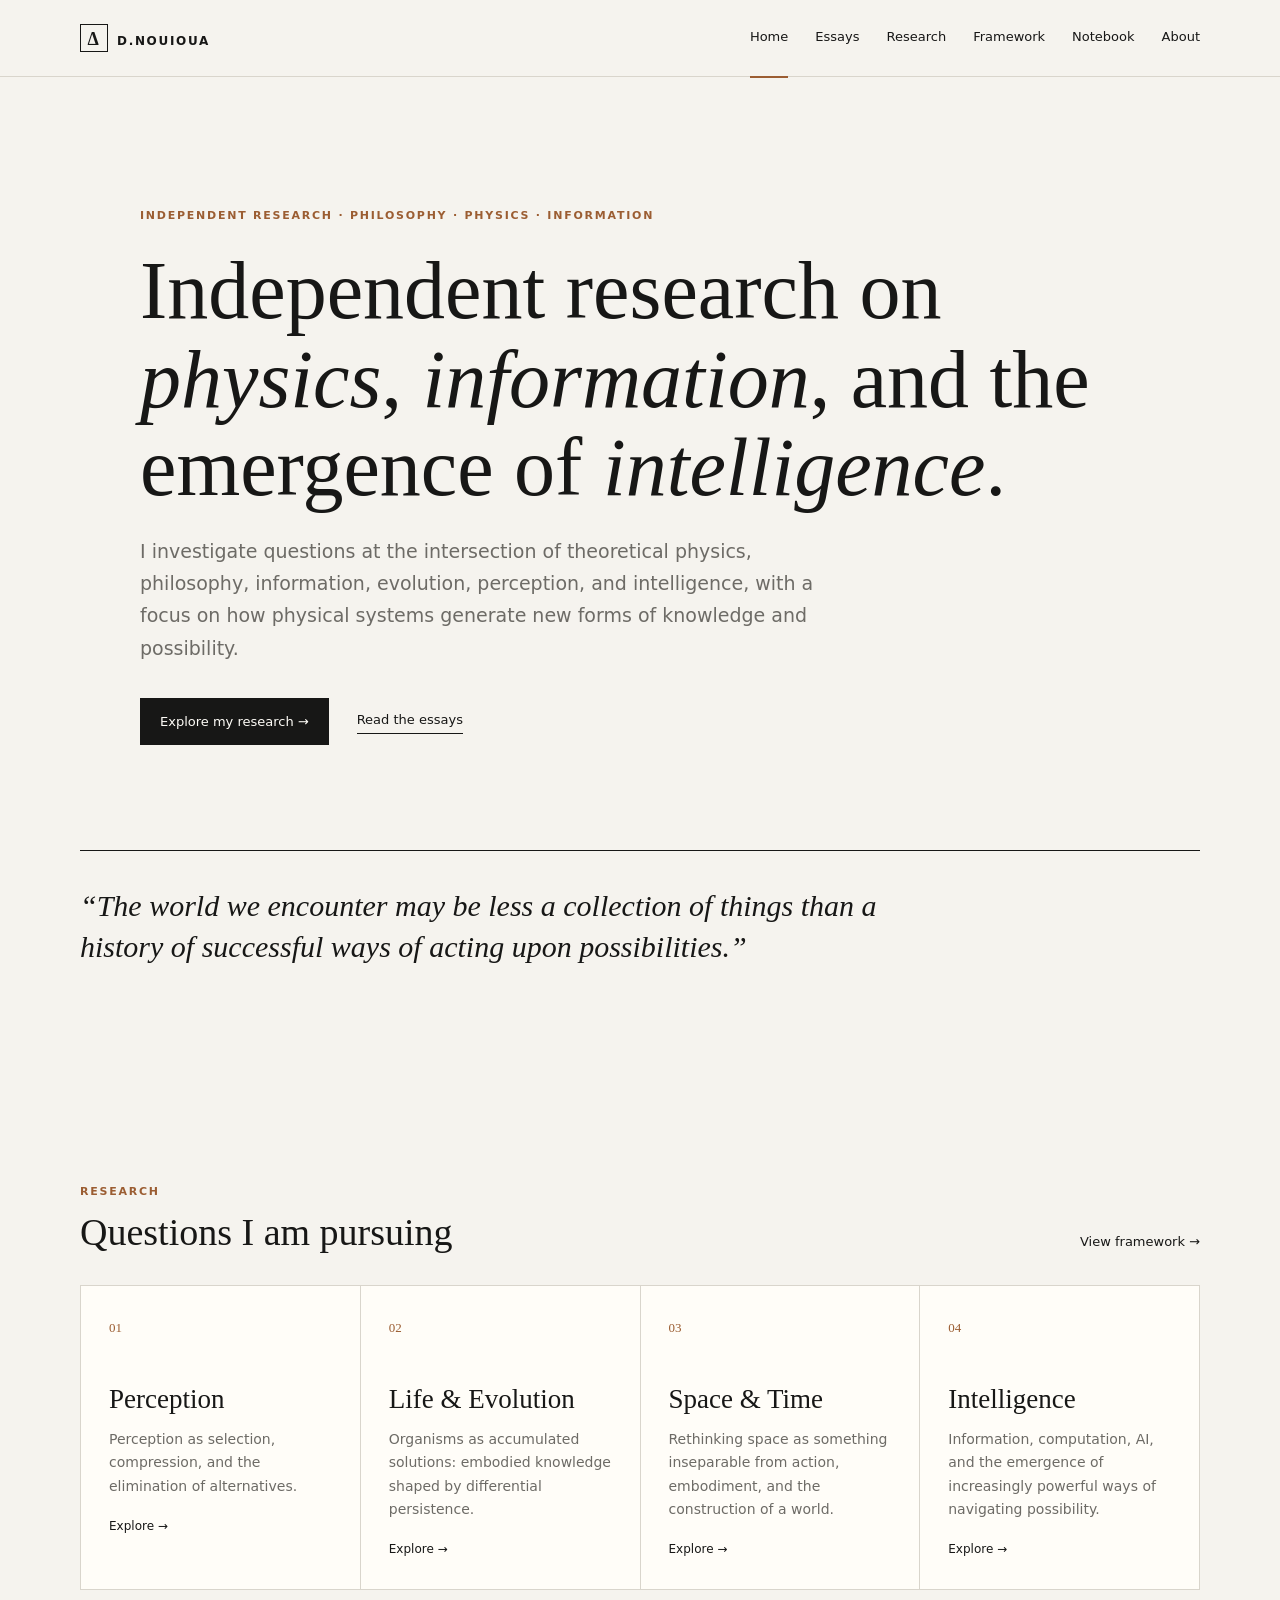
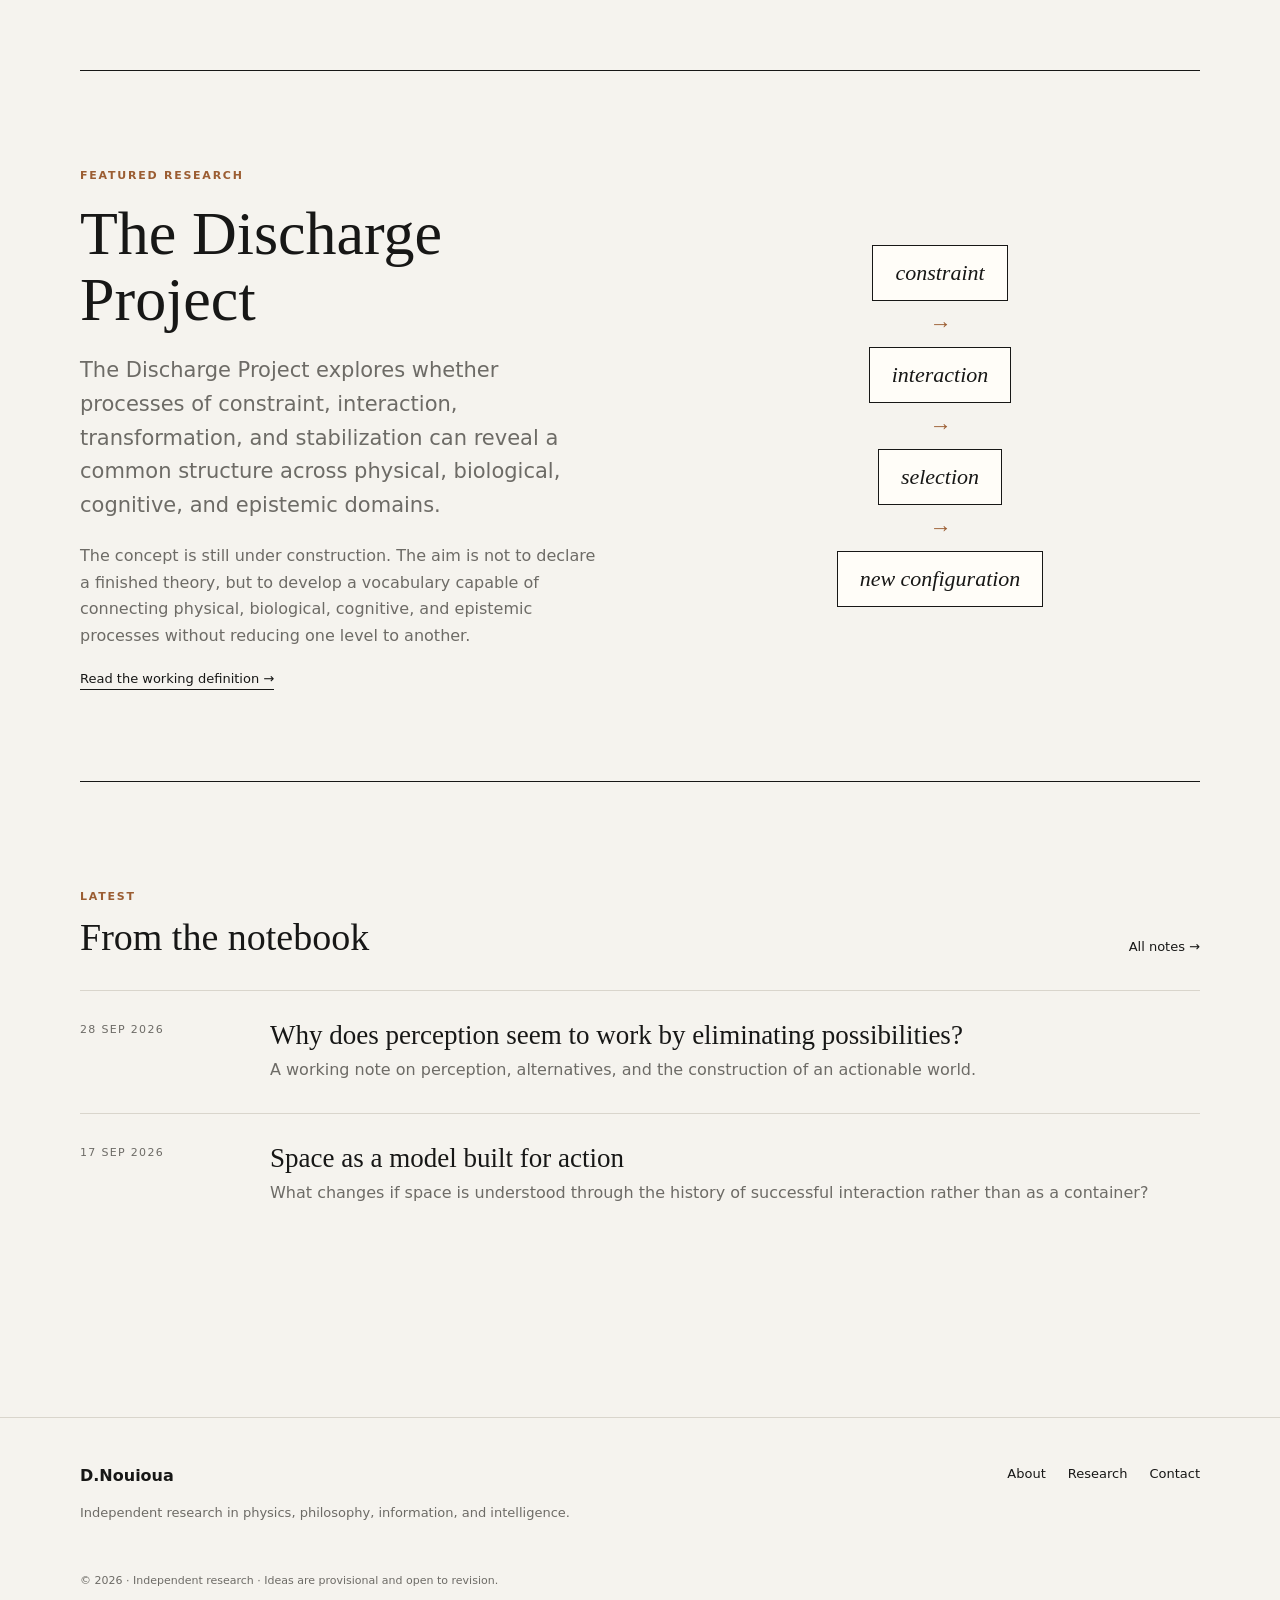
==== index.html @ 9b2867ce "Update index.html" ====
<!doctype html>
<html lang="en">
<head>
  <meta charset="utf-8">
  <meta name="viewport" content="width=device-width,initial-scale=1">
  <meta name="description" content="An independent inquiry into information, life, perception, intelligence, space and time.">
  <title>D.Nouioua — Independent Researcher</title>
  <link rel="stylesheet" href="assets/style.css">
</head>
<body>
<header class="site-header">
  <div class="wrap nav">
    <a class="brand" href="index.html"><span>Δ</span>D.NOUIOUA</a>
    <button class="menu" aria-label="Toggle navigation">☰</button>
    <nav>
      <a href="index.html" class="active">Home</a>
      <a href="essays.html">Essays</a>
      <a href="research.html">Research</a>
      <a href="framework.html">Framework</a>
      <a href="notebook.html">Notebook</a>
      <a href="about.html">About</a>
    </nav>
  </div>
</header>

<main>
<section class="hero wrap">
  <div class="eyebrow">INDEPENDENT RESEARCH · PHILOSOPHY · PHYSICS · INFORMATION</div>
  <h1>Independent research on <em>physics</em>, <em>information</em>, and the emergence of <em>intelligence</em>.</h1>
  <p class="lead">I investigate questions at the intersection of theoretical physics, philosophy, information, evolution, perception, and intelligence, with a focus on how physical systems generate new forms of knowledge and possibility.</p>
  <div class="hero-actions">
    <a class="button" href="research.html">Explore my research →</a>
    <a class="text-link" href="essays.html">Read the essays</a>
  </div>
</section>

<section class="statement wrap">
  <div class="rule"></div>
  <p>“The world we encounter may be less a collection of things than a history of successful ways of acting upon possibilities.”</p>
</section>

<section class="grid-section wrap">
  <div class="section-head">
    <div><span class="eyebrow">RESEARCH</span><h2>Questions I am pursuing</h2></div>
    <a href="framework.html">View framework →</a>
  </div>
  <div class="cards four">
    <article class="card"><span class="num">01</span><h3>Perception</h3><p>Perception as selection, compression, and the elimination of alternatives.</p><a href="framework.html#perception">Explore →</a></article>
    <article class="card"><span class="num">02</span><h3>Life & Evolution</h3><p>Organisms as accumulated solutions: embodied knowledge shaped by differential persistence.</p><a href="framework.html#life">Explore →</a></article>
    <article class="card"><span class="num">03</span><h3>Space & Time</h3><p>Rethinking space as something inseparable from action, embodiment, and the construction of a world.</p><a href="framework.html#space">Explore →</a></article>
    <article class="card"><span class="num">04</span><h3>Intelligence</h3><p>Information, computation, AI, and the emergence of increasingly powerful ways of navigating possibility.</p><a href="framework.html#intelligence">Explore →</a></article>
  </div>
</section>

<section class="feature wrap">
  <div>
    <span class="eyebrow">FEATURED RESEARCH</span>
    <h2>The Discharge Project</h2>
    <p class="large">The Discharge Project explores whether processes of constraint, interaction, transformation, and stabilization can reveal a common structure across physical, biological, cognitive, and epistemic domains.</p>
    <p>The concept is still under construction. The aim is not to declare a finished theory, but to develop a vocabulary capable of connecting physical, biological, cognitive, and epistemic processes without reducing one level to another.</p>
    <a class="text-link" href="framework.html#discharge">Read the working definition →</a>
  </div>
  <div class="diagram">
    <div class="node">constraint</div><div class="arrow">→</div><div class="node">interaction</div><div class="arrow">→</div><div class="node">selection</div><div class="arrow">→</div><div class="node">new configuration</div>
  </div>
</section>

<section class="latest wrap">
  <div class="section-head"><div><span class="eyebrow">LATEST</span><h2>From the notebook</h2></div><a href="notebook.html">All notes →</a></div>
  <article class="post-row"><span class="date">28 SEP 2026</span><div><h3><a href="notebook.html">Why does perception seem to work by eliminating possibilities?</a></h3><p>A working note on perception, alternatives, and the construction of an actionable world.</p></div></article>
  <article class="post-row"><span class="date">17 SEP 2026</span><div><h3><a href="notebook.html">Space as a model built for action</a></h3><p>What changes if space is understood through the history of successful interaction rather than as a container?</p></div></article>
</section>
</main>

<footer class="footer"><div class="wrap footer-grid"><div><strong>D.Nouioua</strong><p>Independent research in physics, philosophy, information, and intelligence.</p></div><div><a href="about.html">About</a><a href="research.html">Research</a><a href="mailto:hello@example.com">Contact</a></div></div><div class="wrap copyright">© 2026 · Independent research · Ideas are provisional and open to revision.</div></footer>
<script src="assets/main.js"></script>
</body>
</html>
---- assets/style.css ----
:root{--ink:#171716;--muted:#6d6b66;--paper:#f5f3ee;--line:#d9d5cc;--accent:#9b5d32;--white:#fffdf8;--max:1120px}*{box-sizing:border-box}html{scroll-behavior:smooth}body{margin:0;background:var(--paper);color:var(--ink);font-family:Inter,ui-sans-serif,system-ui,-apple-system,BlinkMacSystemFont,"Segoe UI",sans-serif;line-height:1.65}a{color:inherit;text-decoration:none}a:hover{color:var(--accent)}.wrap{width:min(calc(100% - 48px),var(--max));margin:auto}.site-header{border-bottom:1px solid var(--line);background:rgba(245,243,238,.94);backdrop-filter:blur(10px);position:sticky;top:0;z-index:10}.nav{height:76px;display:flex;align-items:center;justify-content:space-between}.brand{font-size:12px;letter-spacing:.14em;font-weight:800}.brand span{display:inline-grid;place-items:center;width:28px;height:28px;border:1px solid var(--ink);margin-right:9px;font-family:Georgia,serif;font-size:18px}.nav nav{display:flex;gap:27px;font-size:13px}.nav nav a{padding:28px 0;border-bottom:2px solid transparent}.nav nav a.active{border-color:var(--accent)}.menu{display:none;background:none;border:0;font-size:22px}.hero{padding:130px 0 105px;max-width:1000px}.eyebrow,.tag{font-size:11px;letter-spacing:.16em;font-weight:800;color:var(--accent)}h1,h2,h3{font-family:Georgia,"Times New Roman",serif;line-height:1.08;font-weight:500}.hero h1{font-size:clamp(44px,7vw,82px);max-width:950px;margin:22px 0}.hero h1 em{font-style:italic}.lead{font-size:19px;line-height:1.7;color:var(--muted);max-width:720px}.hero-actions{display:flex;gap:28px;align-items:center;margin-top:34px}.button{display:inline-block;background:var(--ink);color:var(--white);padding:13px 20px;font-size:13px}.button:hover{background:var(--accent);color:white}.button.small{padding:9px 14px;font-size:12px}.text-link{font-size:13px;border-bottom:1px solid var(--ink);padding-bottom:3px}.statement{padding:0 0 100px}.rule{border-top:1px solid var(--ink);margin-bottom:35px}.statement p{font:italic 30px/1.35 Georgia,serif;max-width:850px}.grid-section{padding:80px 0}.section-head{display:flex;justify-content:space-between;align-items:end;margin-bottom:32px}.section-head h2{font-size:38px;margin:8px 0 0}.section-head>a{font-size:13px}.cards{display:grid;gap:1px;background:var(--line);border:1px solid var(--line)}.cards.four{grid-template-columns:repeat(4,1fr)}.card{background:var(--white);padding:28px;min-height:250px}.num{font:13px Georgia,serif;color:var(--accent)}.card h3{font-size:27px;margin:45px 0 12px}.card p{color:var(--muted);font-size:14px}.card a{font-size:12px}.feature{border-top:1px solid var(--ink);border-bottom:1px solid var(--ink);padding:90px 0;display:grid;grid-template-columns:1fr 1fr;gap:80px}.feature h2{font-size:62px;margin:12px 0}.large{font-size:21px;line-height:1.6}.feature p{color:var(--muted)}.diagram{display:flex;flex-direction:column;justify-content:center;align-items:center;gap:10px;font:italic 22px Georgia,serif}.node{border:1px solid var(--ink);padding:14px 22px;background:var(--white)}.arrow{color:var(--accent)}.latest{padding:100px 0}.post-row{display:grid;grid-template-columns:160px 1fr;gap:30px;padding:30px 0;border-top:1px solid var(--line)}.post-row h3{font-size:27px;margin:0 0 7px}.post-row p{margin:0;color:var(--muted)}.date,.meta{font-size:11px;letter-spacing:.12em;color:var(--muted)}.footer{border-top:1px solid var(--line);margin-top:80px;padding:45px 0 25px}.footer-grid{display:flex;justify-content:space-between}.footer-grid p{color:var(--muted);font-size:13px}.footer-grid>div:last-child{display:flex;gap:22px;font-size:13px}.copyright{font-size:11px;color:var(--muted);margin-top:35px}.page{padding:95px 0}.page-intro{max-width:780px;padding-bottom:65px}.page-intro h1{font-size:70px;margin:16px 0}.page-intro p{font-size:19px;color:var(--muted)}.filters{display:flex;gap:22px;border-bottom:1px solid var(--line);padding-bottom:16px;margin-bottom:30px;font-size:12px}.filter.active{color:var(--accent)}.essay-list article{padding:38px 0;border-bottom:1px solid var(--line);max-width:850px}.essay-list h2{font-size:39px;margin:12px 0}.essay-list p{color:var(--muted);max-width:700px}.paper{display:grid;grid-template-columns:90px 1fr;border-top:1px solid var(--line);padding:45px 0;max-width:950px}.paper-no{font:28px Georgia,serif;color:var(--accent)}.paper h2{font-size:37px;margin:10px 0}.paper p{color:var(--muted);max-width:750px}.paper-actions{display:flex;gap:22px;align-items:center;margin-top:22px}.citation-note{border:1px solid var(--line);background:var(--white);padding:24px;margin-top:25px;max-width:850px;font-size:13px}.toc{display:flex;gap:25px;border-bottom:1px solid var(--line);padding:16px 0;margin-bottom:55px;position:sticky;top:76px;background:var(--paper);z-index:5;font-size:12px}.framework-block{max-width:760px;padding:60px 0;border-bottom:1px solid var(--line);scroll-margin-top:130px}.framework-block h2{font-size:46px;margin:12px 0 22px}.framework-block p{font-size:17px;color:#4f4d49}.notes{max-width:850px}.notes article{padding:35px 0;border-top:1px solid var(--line)}.notes h2{font-size:35px;margin:10px 0}.notes p{color:var(--muted)}.notes a{font-size:12px;border-bottom:1px solid}.about-grid{display:grid;grid-template-columns:2fr 1fr;gap:100px;max-width:950px}.about-grid aside{border-left:1px solid var(--line);padding-left:35px}.about-grid ul{padding:0;list-style:none;color:var(--muted);font-size:14px}.links{display:flex;flex-direction:column;gap:7px;margin-top:12px;font-size:13px}.quote{font:italic 31px/1.35 Georgia,serif;border-top:1px solid var(--ink);border-bottom:1px solid var(--ink);padding:40px 0;margin-top:90px;max-width:900px}@media(max-width:800px){.wrap{width:min(calc(100% - 30px),var(--max))}.nav{height:65px}.menu{display:block}.nav nav{display:none;position:absolute;top:65px;left:0;right:0;background:var(--paper);border-bottom:1px solid var(--line);padding:12px 15px;flex-direction:column;gap:0}.nav nav.open{display:flex}.nav nav a{padding:12px 0}.hero{padding:80px 0}.hero h1{font-size:45px}.statement p{font-size:25px}.cards.four{grid-template-columns:1fr 1fr}.feature{grid-template-columns:1fr;gap:40px}.page{padding:65px 0}.page-intro h1{font-size:52px}.paper{grid-template-columns:50px 1fr}.paper h2,.essay-list h2{font-size:29px}.toc{overflow:auto;white-space:nowrap}.about-grid{grid-template-columns:1fr;gap:45px}.about-grid aside{border-left:0;border-top:1px solid var(--line);padding:30px 0}.footer-grid{flex-direction:column;gap:20px}}@media(max-width:520px){.cards.four{grid-template-columns:1fr}.post-row{grid-template-columns:1fr;gap:8px}.hero-actions{flex-direction:column;align-items:flex-start}.section-head{align-items:flex-start;gap:15px;flex-direction:column}}
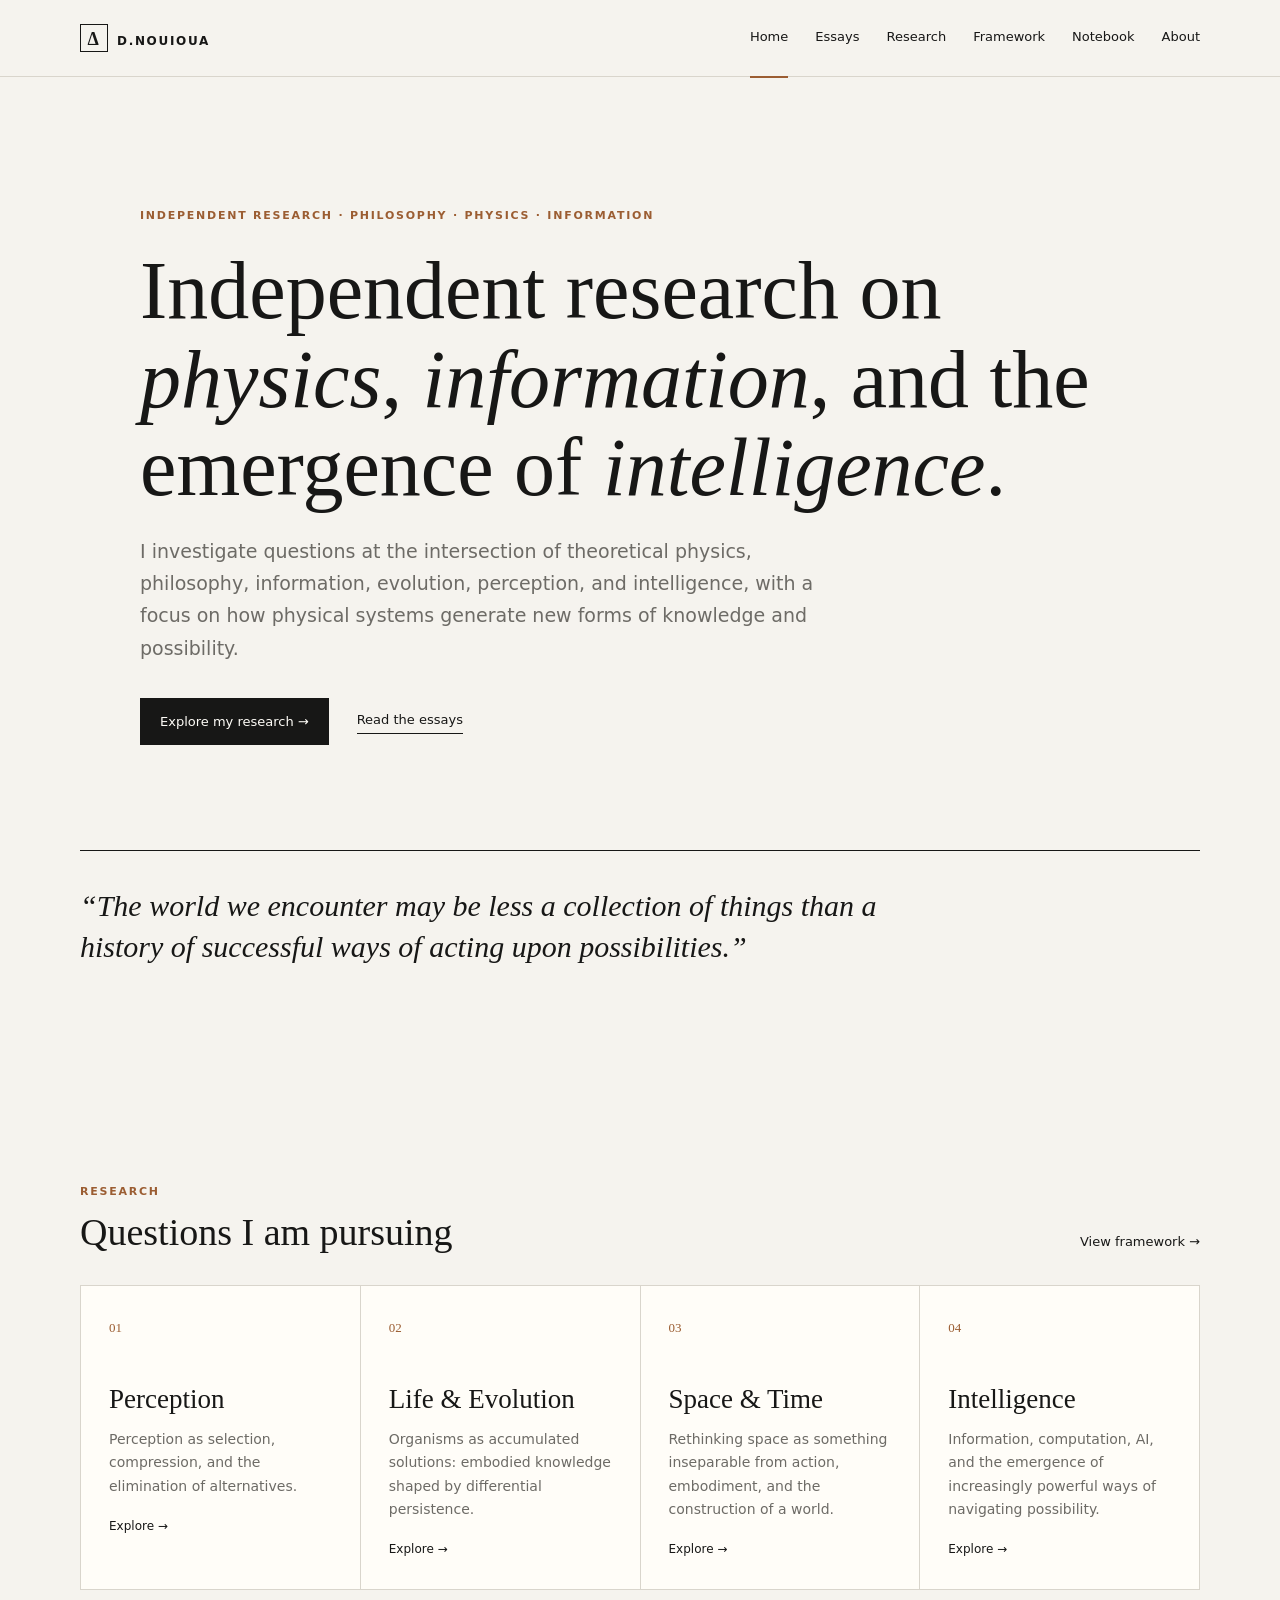
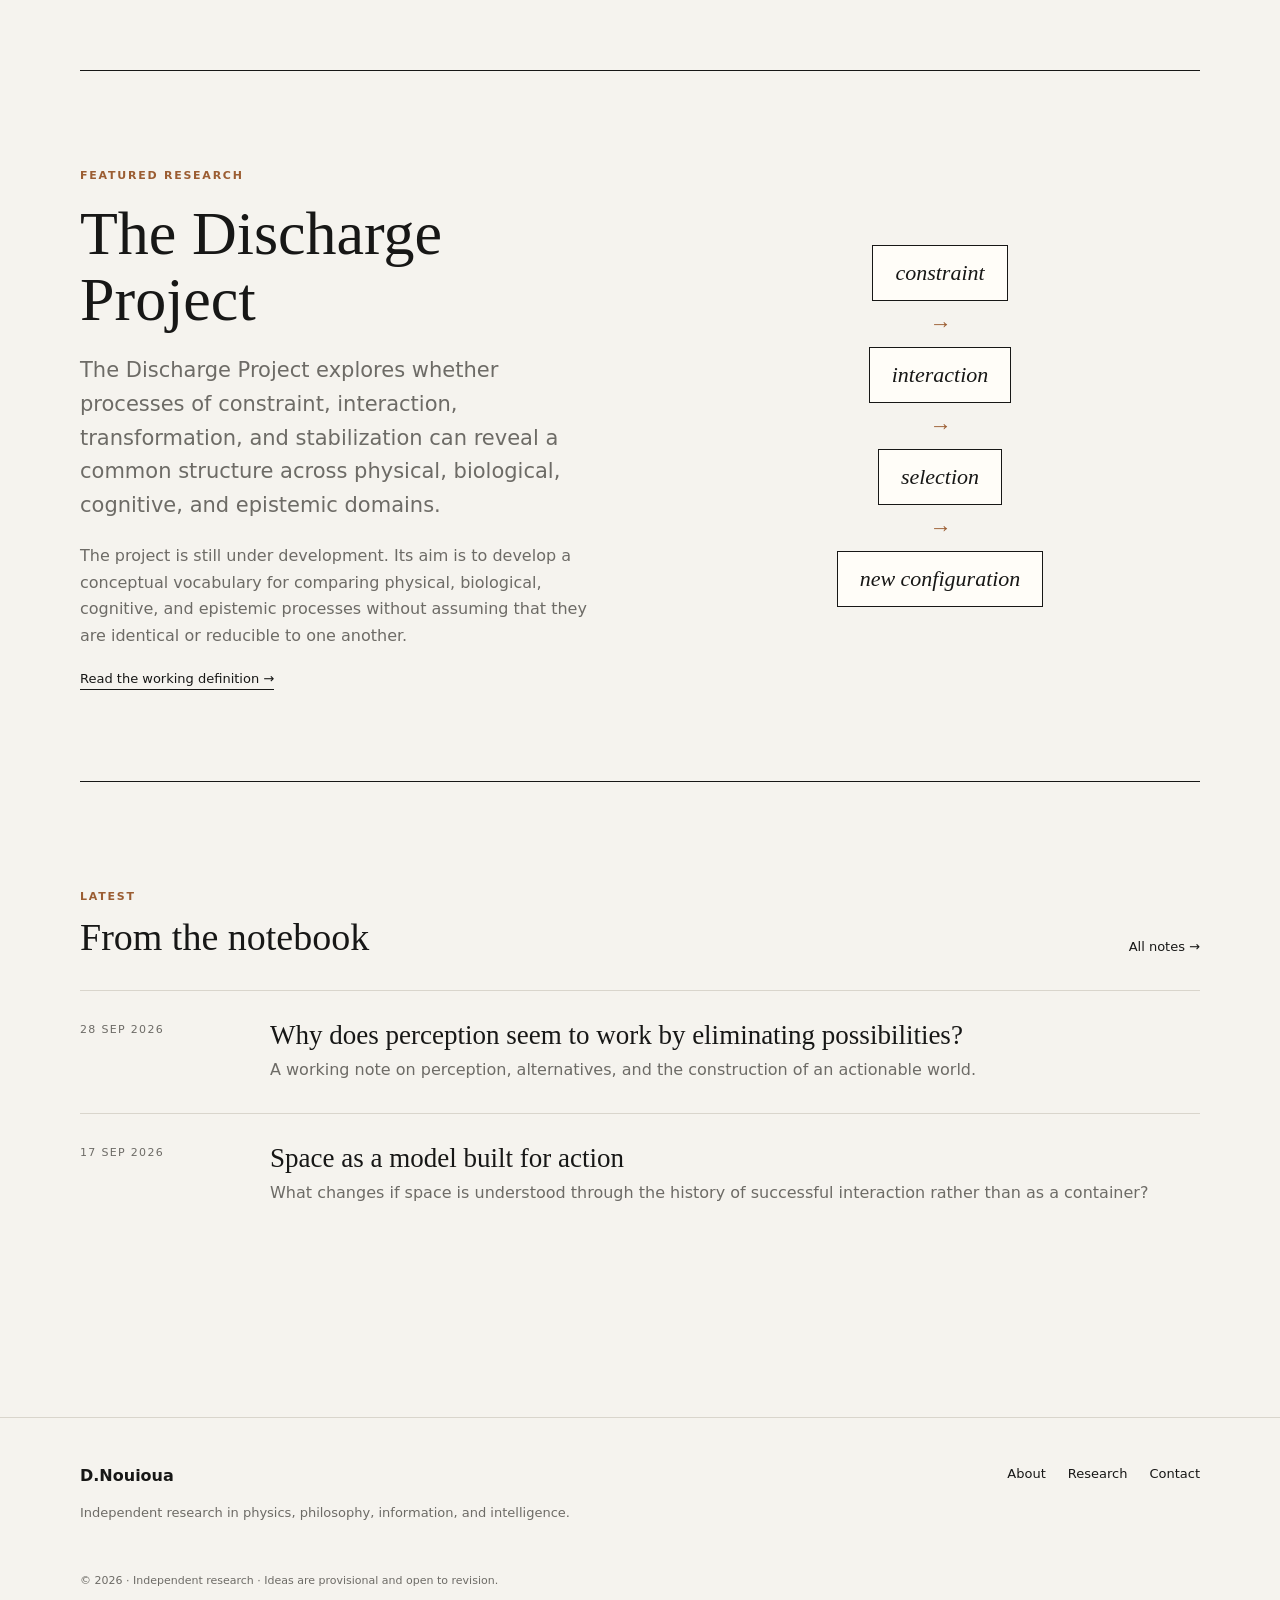
==== commit 569709ad: "Revise project description for clarity" ====
--- a/index.html
+++ b/index.html
@@ -57,7 +57,7 @@
     <span class="eyebrow">FEATURED RESEARCH</span>
     <h2>The Discharge Project</h2>
     <p class="large">The Discharge Project explores whether processes of constraint, interaction, transformation, and stabilization can reveal a common structure across physical, biological, cognitive, and epistemic domains.</p>
-    <p>The concept is still under construction. The aim is not to declare a finished theory, but to develop a vocabulary capable of connecting physical, biological, cognitive, and epistemic processes without reducing one level to another.</p>
+    <p>The project is still under development. Its aim is to develop a conceptual vocabulary for comparing physical, biological, cognitive, and epistemic processes without assuming that they are identical or reducible to one another.</p>
     <a class="text-link" href="framework.html#discharge">Read the working definition →</a>
   </div>
   <div class="diagram">
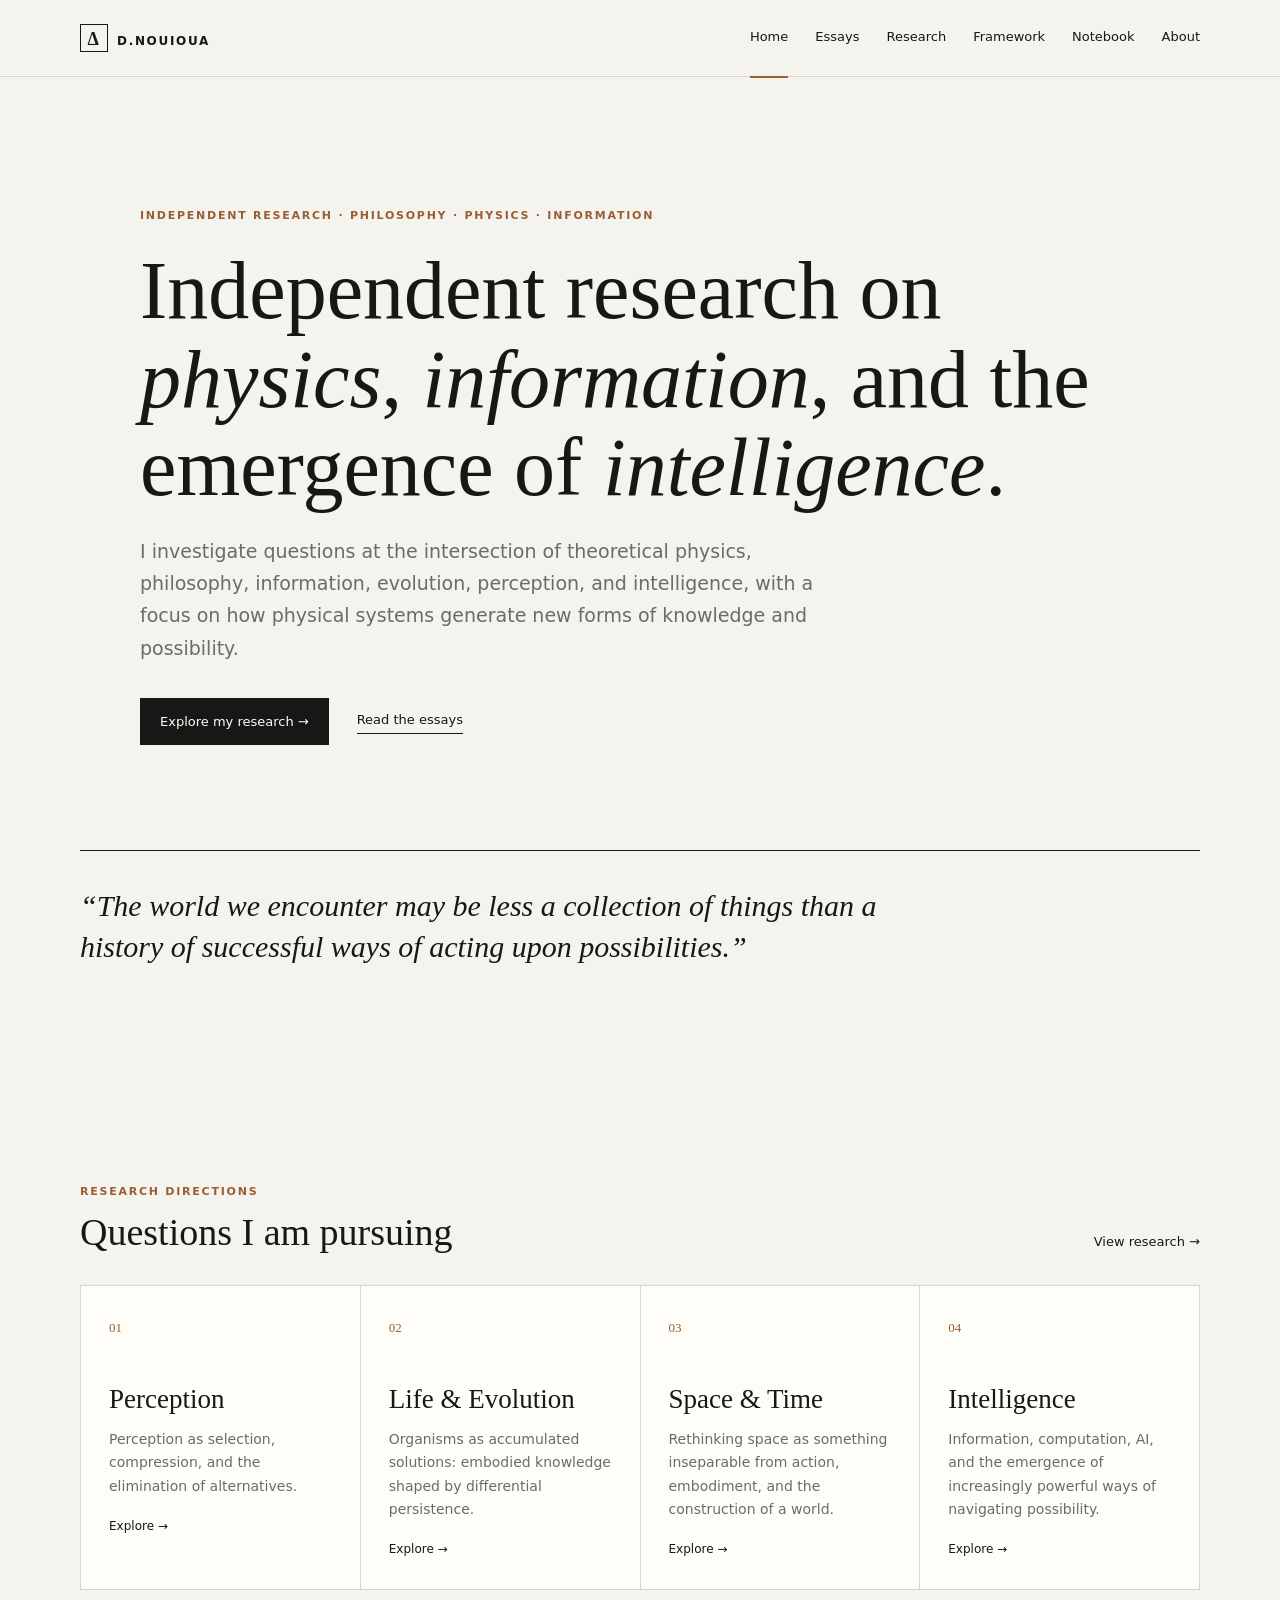
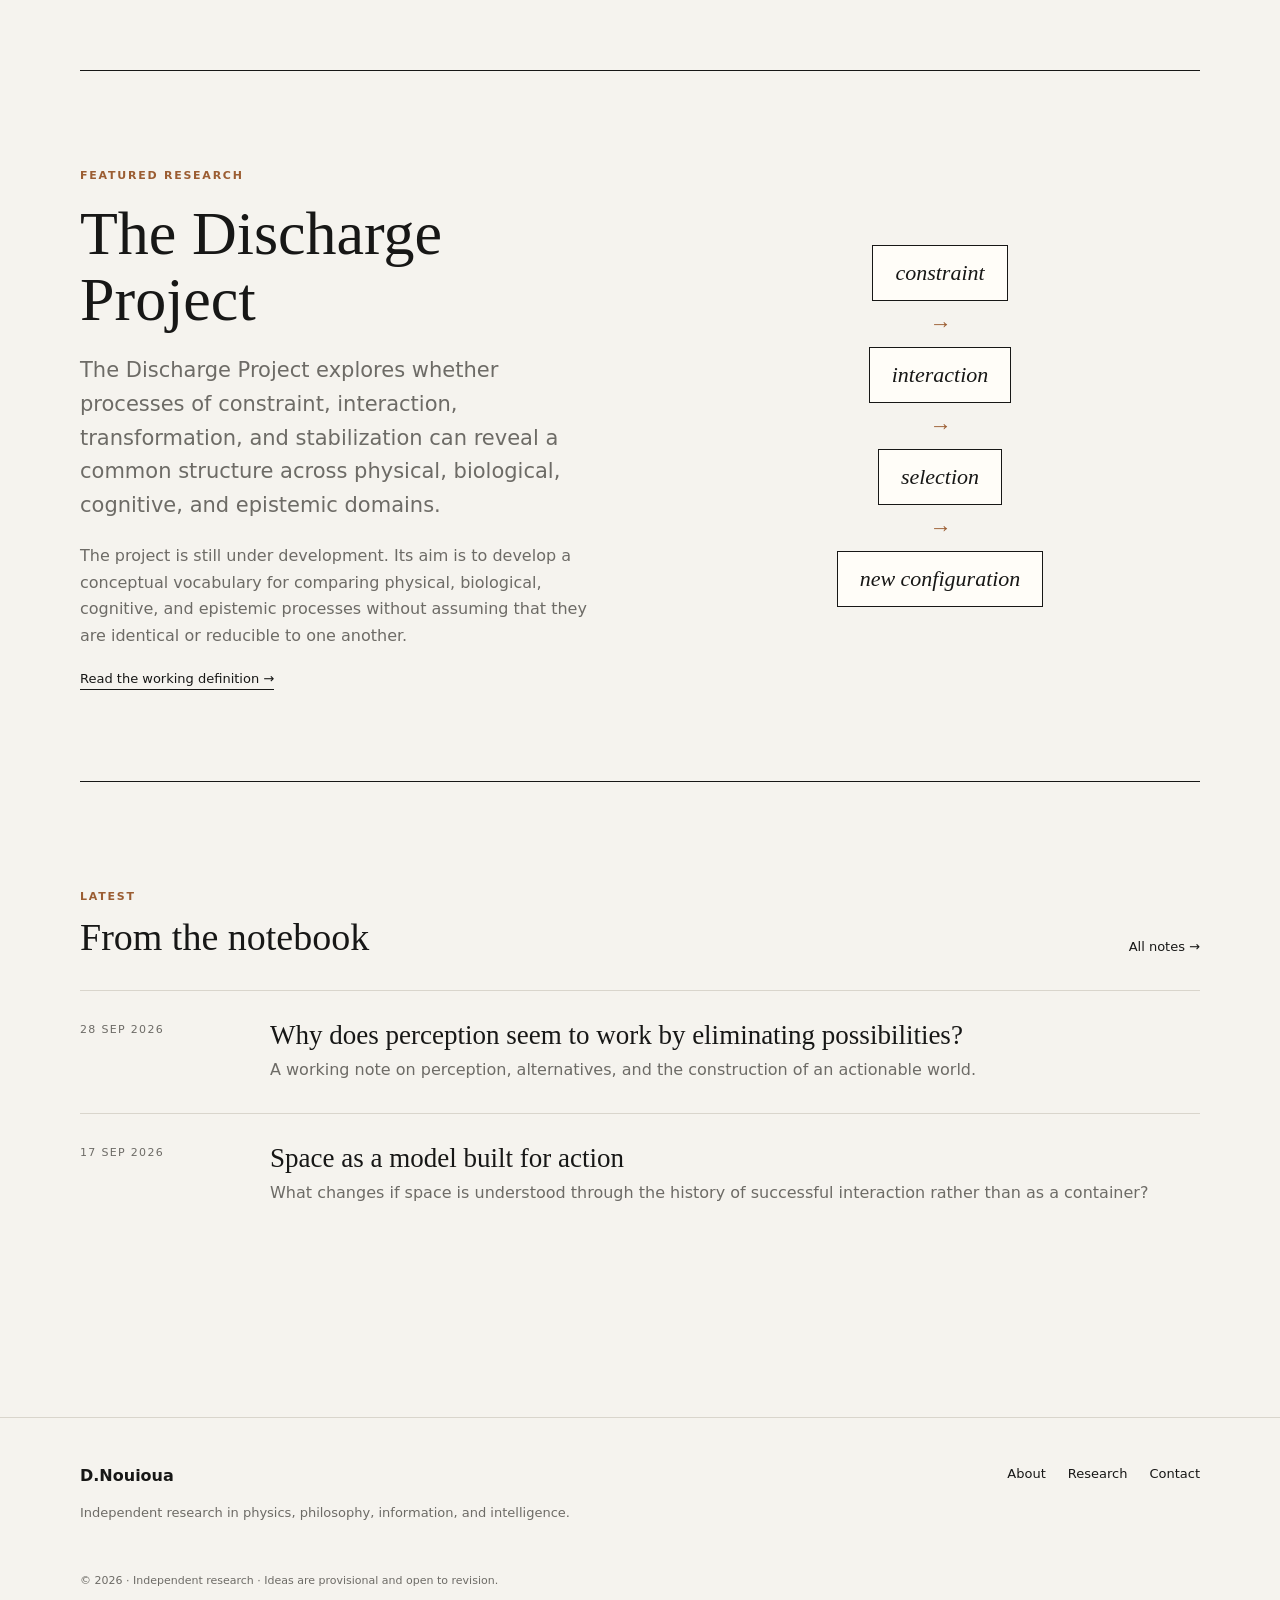
==== commit e5235e24: "Update section title and link in index.html" ====
--- a/index.html
+++ b/index.html
@@ -41,8 +41,8 @@
 
 <section class="grid-section wrap">
   <div class="section-head">
-    <div><span class="eyebrow">RESEARCH</span><h2>Questions I am pursuing</h2></div>
-    <a href="framework.html">View framework →</a>
+   <div><span class="eyebrow">RESEARCH DIRECTIONS</span><h2>Questions I am pursuing</h2></div>
+<a href="research.html">View research →</a>
   </div>
   <div class="cards four">
     <article class="card"><span class="num">01</span><h3>Perception</h3><p>Perception as selection, compression, and the elimination of alternatives.</p><a href="framework.html#perception">Explore →</a></article>
